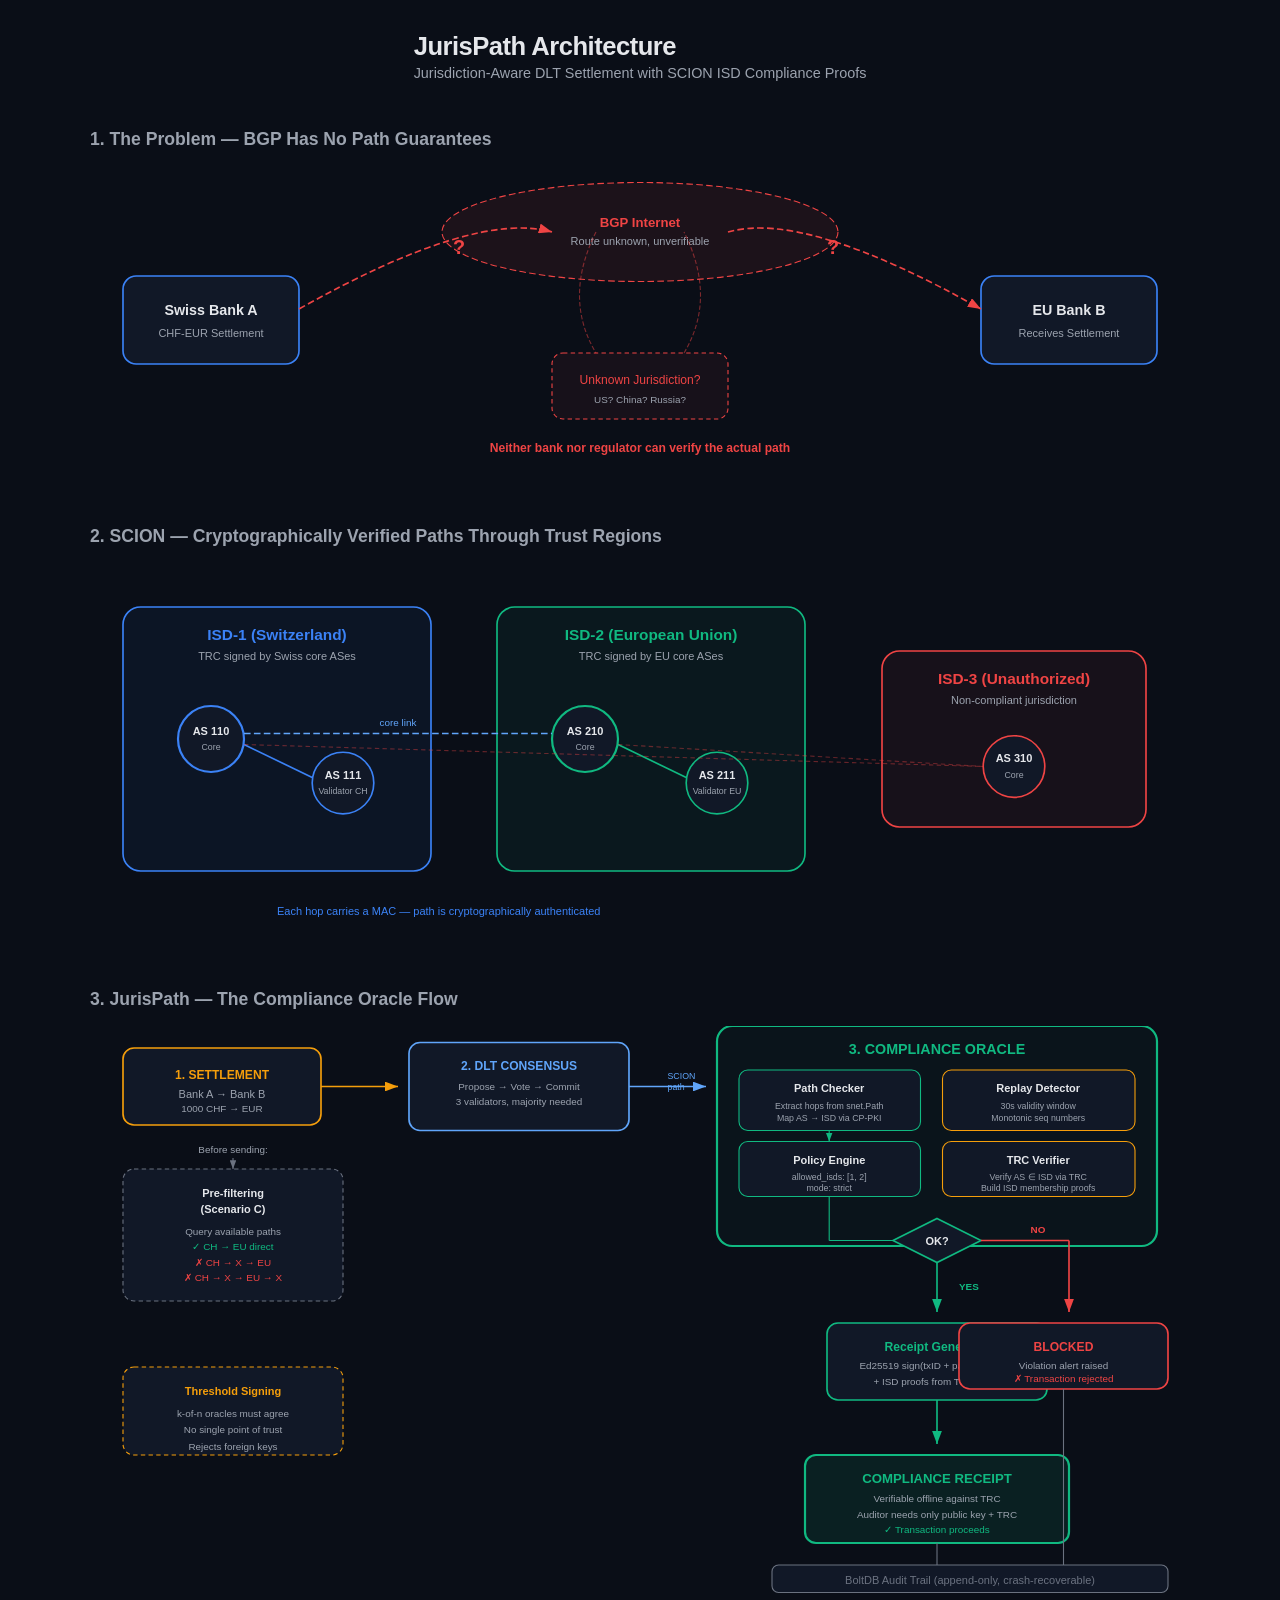
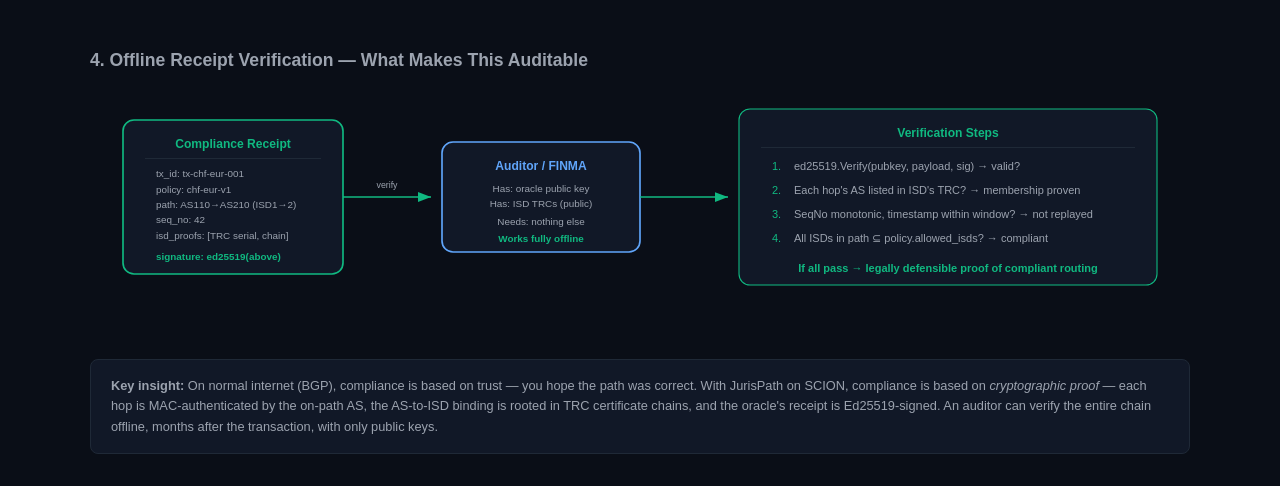
==== docs/architecture-diagram.html @ 95805364 "added SNB Working Paper for reference" ====
<!DOCTYPE html>
<html lang="en">
<head>
<meta charset="UTF-8">
<meta name="viewport" content="width=device-width, initial-scale=1.0">
<title>JurisPath — Architecture Diagram</title>
<style>
  * { margin: 0; padding: 0; box-sizing: border-box; }
  body {
    background: #0a0e17;
    color: #e5e7eb;
    font-family: 'Inter', -apple-system, BlinkMacSystemFont, sans-serif;
    padding: 2rem;
    display: flex;
    flex-direction: column;
    align-items: center;
    gap: 3rem;
  }
  h1 { font-size: 1.6rem; font-weight: 700; letter-spacing: -0.02em; }
  h2 { font-size: 1.1rem; font-weight: 600; color: #9ca3af; margin-bottom: 1rem; }
  .subtitle { color: #9ca3af; font-size: 0.9rem; margin-top: 0.25rem; }
  .diagram-section { width: 100%; max-width: 1100px; }
  svg { width: 100%; height: auto; }
  .note {
    background: #111827;
    border: 1px solid #1f2937;
    border-radius: 8px;
    padding: 1rem 1.25rem;
    font-size: 0.8rem;
    color: #9ca3af;
    line-height: 1.6;
    max-width: 1100px;
  }
</style>
</head>
<body>

<div>
  <h1>JurisPath Architecture</h1>
  <p class="subtitle">Jurisdiction-Aware DLT Settlement with SCION ISD Compliance Proofs</p>
</div>

<!-- DIAGRAM 1: The Problem -->
<div class="diagram-section">
  <h2>1. The Problem — BGP Has No Path Guarantees</h2>
  <svg viewBox="0 0 1000 280" xmlns="http://www.w3.org/2000/svg">
    <!-- Swiss Bank -->
    <rect x="30" y="100" width="160" height="80" rx="12" fill="#111827" stroke="#3b82f6" stroke-width="1.5"/>
    <text x="110" y="135" text-anchor="middle" fill="#e5e7eb" font-size="13" font-weight="600">Swiss Bank A</text>
    <text x="110" y="155" text-anchor="middle" fill="#9ca3af" font-size="10">CHF-EUR Settlement</text>

    <!-- EU Bank -->
    <rect x="810" y="100" width="160" height="80" rx="12" fill="#111827" stroke="#3b82f6" stroke-width="1.5"/>
    <text x="890" y="135" text-anchor="middle" fill="#e5e7eb" font-size="13" font-weight="600">EU Bank B</text>
    <text x="890" y="155" text-anchor="middle" fill="#9ca3af" font-size="10">Receives Settlement</text>

    <!-- BGP Cloud -->
    <ellipse cx="500" cy="60" rx="180" ry="45" fill="rgba(239,68,68,0.08)" stroke="#ef4444" stroke-width="1" stroke-dasharray="6 3"/>
    <text x="500" y="55" text-anchor="middle" fill="#ef4444" font-size="12" font-weight="600">BGP Internet</text>
    <text x="500" y="72" text-anchor="middle" fill="#9ca3af" font-size="10">Route unknown, unverifiable</text>

    <!-- Unknown jurisdiction -->
    <rect x="420" y="170" width="160" height="60" rx="10" fill="rgba(239,68,68,0.06)" stroke="#ef4444" stroke-width="1" stroke-dasharray="4 3"/>
    <text x="500" y="198" text-anchor="middle" fill="#ef4444" font-size="11">Unknown Jurisdiction?</text>
    <text x="500" y="215" text-anchor="middle" fill="#9ca3af" font-size="9">US? China? Russia?</text>

    <!-- Arrows -->
    <path d="M 190 130 Q 350 40 420 60" fill="none" stroke="#ef4444" stroke-width="1.5" stroke-dasharray="6 3" marker-end="url(#arrowRed)"/>
    <path d="M 580 60 Q 650 40 810 130" fill="none" stroke="#ef4444" stroke-width="1.5" stroke-dasharray="6 3" marker-end="url(#arrowRed)"/>
    <path d="M 460 60 Q 430 120 460 170" fill="none" stroke="#ef4444" stroke-width="1" stroke-dasharray="4 2" opacity="0.5"/>
    <path d="M 540 170 Q 570 120 540 60" fill="none" stroke="#ef4444" stroke-width="1" stroke-dasharray="4 2" opacity="0.5"/>

    <!-- Question marks -->
    <text x="330" y="80" fill="#ef4444" font-size="18" font-weight="700">?</text>
    <text x="670" y="80" fill="#ef4444" font-size="18" font-weight="700">?</text>

    <!-- Label -->
    <text x="500" y="260" text-anchor="middle" fill="#ef4444" font-size="11" font-weight="600">Neither bank nor regulator can verify the actual path</text>

    <defs>
      <marker id="arrowRed" markerWidth="8" markerHeight="6" refX="8" refY="3" orient="auto"><path d="M0,0 L8,3 L0,6" fill="#ef4444"/></marker>
    </defs>
  </svg>
</div>

<!-- DIAGRAM 2: SCION ISDs -->
<div class="diagram-section">
  <h2>2. SCION — Cryptographically Verified Paths Through Trust Regions</h2>
  <svg viewBox="0 0 1000 340" xmlns="http://www.w3.org/2000/svg">
    <!-- ISD-CH -->
    <rect x="30" y="40" width="280" height="240" rx="16" fill="rgba(59,130,246,0.06)" stroke="#3b82f6" stroke-width="1.5"/>
    <text x="170" y="70" text-anchor="middle" fill="#3b82f6" font-size="14" font-weight="700">ISD-1 (Switzerland)</text>
    <text x="170" y="88" text-anchor="middle" fill="#9ca3af" font-size="10">TRC signed by Swiss core ASes</text>
    <!-- AS nodes -->
    <circle cx="110" cy="160" r="30" fill="#111827" stroke="#3b82f6" stroke-width="2"/>
    <text x="110" y="156" text-anchor="middle" fill="#e5e7eb" font-size="10" font-weight="600">AS 110</text>
    <text x="110" y="170" text-anchor="middle" fill="#9ca3af" font-size="8">Core</text>
    <circle cx="230" cy="200" r="28" fill="#111827" stroke="#3b82f6" stroke-width="1.5"/>
    <text x="230" y="196" text-anchor="middle" fill="#e5e7eb" font-size="10" font-weight="600">AS 111</text>
    <text x="230" y="210" text-anchor="middle" fill="#9ca3af" font-size="8">Validator CH</text>
    <line x1="140" y1="165" x2="202" y2="195" stroke="#3b82f6" stroke-width="1.5"/>

    <!-- ISD-EU -->
    <rect x="370" y="40" width="280" height="240" rx="16" fill="rgba(16,185,129,0.06)" stroke="#10b981" stroke-width="1.5"/>
    <text x="510" y="70" text-anchor="middle" fill="#10b981" font-size="14" font-weight="700">ISD-2 (European Union)</text>
    <text x="510" y="88" text-anchor="middle" fill="#9ca3af" font-size="10">TRC signed by EU core ASes</text>
    <circle cx="450" cy="160" r="30" fill="#111827" stroke="#10b981" stroke-width="2"/>
    <text x="450" y="156" text-anchor="middle" fill="#e5e7eb" font-size="10" font-weight="600">AS 210</text>
    <text x="450" y="170" text-anchor="middle" fill="#9ca3af" font-size="8">Core</text>
    <circle cx="570" cy="200" r="28" fill="#111827" stroke="#10b981" stroke-width="1.5"/>
    <text x="570" y="196" text-anchor="middle" fill="#e5e7eb" font-size="10" font-weight="600">AS 211</text>
    <text x="570" y="210" text-anchor="middle" fill="#9ca3af" font-size="8">Validator EU</text>
    <line x1="480" y1="165" x2="542" y2="195" stroke="#10b981" stroke-width="1.5"/>

    <!-- ISD-X -->
    <rect x="720" y="80" width="240" height="160" rx="16" fill="rgba(239,68,68,0.06)" stroke="#ef4444" stroke-width="1.5"/>
    <text x="840" y="110" text-anchor="middle" fill="#ef4444" font-size="14" font-weight="700">ISD-3 (Unauthorized)</text>
    <text x="840" y="128" text-anchor="middle" fill="#9ca3af" font-size="10">Non-compliant jurisdiction</text>
    <circle cx="840" cy="185" r="28" fill="#111827" stroke="#ef4444" stroke-width="1.5"/>
    <text x="840" y="181" text-anchor="middle" fill="#e5e7eb" font-size="10" font-weight="600">AS 310</text>
    <text x="840" y="195" text-anchor="middle" fill="#9ca3af" font-size="8">Core</text>

    <!-- Inter-ISD core links -->
    <line x1="140" y1="155" x2="420" y2="155" stroke="#60a5fa" stroke-width="1.5" stroke-dasharray="6 3"/>
    <text x="280" y="148" text-anchor="middle" fill="#60a5fa" font-size="9">core link</text>
    <line x1="140" y1="165" x2="812" y2="185" stroke="#ef4444" stroke-width="1" stroke-dasharray="4 3" opacity="0.4"/>
    <line x1="480" y1="165" x2="812" y2="185" stroke="#ef4444" stroke-width="1" stroke-dasharray="4 3" opacity="0.4"/>

    <!-- Legend -->
    <text x="170" y="320" fill="#3b82f6" font-size="10">Each hop carries a MAC — path is cryptographically authenticated</text>
  </svg>
</div>

<!-- DIAGRAM 3: JurisPath Compliance Flow -->
<div class="diagram-section">
  <h2>3. JurisPath — The Compliance Oracle Flow</h2>
  <svg viewBox="0 0 1000 520" xmlns="http://www.w3.org/2000/svg">
    <defs>
      <marker id="arrowGreen" markerWidth="8" markerHeight="6" refX="8" refY="3" orient="auto"><path d="M0,0 L8,3 L0,6" fill="#10b981"/></marker>
      <marker id="arrowBlue" markerWidth="8" markerHeight="6" refX="8" refY="3" orient="auto"><path d="M0,0 L8,3 L0,6" fill="#60a5fa"/></marker>
      <marker id="arrowOrange" markerWidth="8" markerHeight="6" refX="8" refY="3" orient="auto"><path d="M0,0 L8,3 L0,6" fill="#f59e0b"/></marker>
      <marker id="arrowRedS" markerWidth="8" markerHeight="6" refX="8" refY="3" orient="auto"><path d="M0,0 L8,3 L0,6" fill="#ef4444"/></marker>
      <marker id="arrowGray" markerWidth="8" markerHeight="6" refX="8" refY="3" orient="auto"><path d="M0,0 L8,3 L0,6" fill="#6b7280"/></marker>
    </defs>

    <!-- Step 1: Settlement Request -->
    <rect x="30" y="20" width="180" height="70" rx="10" fill="#111827" stroke="#f59e0b" stroke-width="1.5"/>
    <text x="120" y="48" text-anchor="middle" fill="#f59e0b" font-size="11" font-weight="700">1. SETTLEMENT</text>
    <text x="120" y="65" text-anchor="middle" fill="#9ca3af" font-size="10">Bank A → Bank B</text>
    <text x="120" y="78" text-anchor="middle" fill="#9ca3af" font-size="9">1000 CHF → EUR</text>

    <!-- Arrow to DLT -->
    <line x1="210" y1="55" x2="280" y2="55" stroke="#f59e0b" stroke-width="1.5" marker-end="url(#arrowOrange)"/>

    <!-- Step 2: DLT Consensus -->
    <rect x="290" y="15" width="200" height="80" rx="10" fill="#111827" stroke="#60a5fa" stroke-width="1.5"/>
    <text x="390" y="40" text-anchor="middle" fill="#60a5fa" font-size="11" font-weight="700">2. DLT CONSENSUS</text>
    <text x="390" y="58" text-anchor="middle" fill="#9ca3af" font-size="9">Propose → Vote → Commit</text>
    <text x="390" y="72" text-anchor="middle" fill="#9ca3af" font-size="9">3 validators, majority needed</text>

    <!-- Arrow to Oracle -->
    <line x1="490" y1="55" x2="560" y2="55" stroke="#60a5fa" stroke-width="1.5" marker-end="url(#arrowBlue)"/>
    <text x="525" y="48" fill="#60a5fa" font-size="8">SCION</text>
    <text x="525" y="58" fill="#60a5fa" font-size="8">path</text>

    <!-- Step 3: Compliance Oracle (main box) -->
    <rect x="570" y="0" width="400" height="200" rx="14" fill="rgba(16,185,129,0.04)" stroke="#10b981" stroke-width="2"/>
    <text x="770" y="25" text-anchor="middle" fill="#10b981" font-size="13" font-weight="700">3. COMPLIANCE ORACLE</text>

    <!-- Sub-components inside oracle -->
    <!-- Path Checker -->
    <rect x="590" y="40" width="165" height="55" rx="8" fill="#111827" stroke="#10b981" stroke-width="1"/>
    <text x="672" y="60" text-anchor="middle" fill="#e5e7eb" font-size="10" font-weight="600">Path Checker</text>
    <text x="672" y="75" text-anchor="middle" fill="#9ca3af" font-size="8">Extract hops from snet.Path</text>
    <text x="672" y="86" text-anchor="middle" fill="#9ca3af" font-size="8">Map AS → ISD via CP-PKI</text>

    <!-- Policy Engine -->
    <rect x="590" y="105" width="165" height="50" rx="8" fill="#111827" stroke="#10b981" stroke-width="1"/>
    <text x="672" y="125" text-anchor="middle" fill="#e5e7eb" font-size="10" font-weight="600">Policy Engine</text>
    <text x="672" y="140" text-anchor="middle" fill="#9ca3af" font-size="8">allowed_isds: [1, 2]</text>
    <text x="672" y="150" text-anchor="middle" fill="#9ca3af" font-size="8">mode: strict</text>

    <!-- Arrow between them -->
    <line x1="672" y1="95" x2="672" y2="105" stroke="#10b981" stroke-width="1" marker-end="url(#arrowGreen)"/>

    <!-- Replay Detector -->
    <rect x="775" y="40" width="175" height="55" rx="8" fill="#111827" stroke="#f59e0b" stroke-width="1"/>
    <text x="862" y="60" text-anchor="middle" fill="#e5e7eb" font-size="10" font-weight="600">Replay Detector</text>
    <text x="862" y="75" text-anchor="middle" fill="#9ca3af" font-size="8">30s validity window</text>
    <text x="862" y="86" text-anchor="middle" fill="#9ca3af" font-size="8">Monotonic seq numbers</text>

    <!-- TRC Verifier -->
    <rect x="775" y="105" width="175" height="50" rx="8" fill="#111827" stroke="#f59e0b" stroke-width="1"/>
    <text x="862" y="125" text-anchor="middle" fill="#e5e7eb" font-size="10" font-weight="600">TRC Verifier</text>
    <text x="862" y="140" text-anchor="middle" fill="#9ca3af" font-size="8">Verify AS ∈ ISD via TRC</text>
    <text x="862" y="150" text-anchor="middle" fill="#9ca3af" font-size="8">Build ISD membership proofs</text>

    <!-- Decision diamond -->
    <polygon points="770,175 810,195 770,215 730,195" fill="#111827" stroke="#10b981" stroke-width="1.5"/>
    <text x="770" y="199" text-anchor="middle" fill="#e5e7eb" font-size="10" font-weight="600">OK?</text>

    <line x1="672" y1="155" x2="672" y2="195" stroke="#10b981" stroke-width="1"/>
    <line x1="672" y1="195" x2="730" y2="195" stroke="#10b981" stroke-width="1"/>

    <!-- ═══ COMPLIANT PATH (left branch) ═══ -->
    <!-- Arrow down from diamond -->
    <line x1="770" y1="215" x2="770" y2="260" stroke="#10b981" stroke-width="1.5" marker-end="url(#arrowGreen)"/>
    <text x="790" y="240" fill="#10b981" font-size="9" font-weight="600">YES</text>

    <!-- Receipt Generator -->
    <rect x="670" y="270" width="200" height="70" rx="10" fill="#111827" stroke="#10b981" stroke-width="1.5"/>
    <text x="770" y="295" text-anchor="middle" fill="#10b981" font-size="11" font-weight="700">Receipt Generator</text>
    <text x="770" y="312" text-anchor="middle" fill="#9ca3af" font-size="9">Ed25519 sign(txID + path + seqNo)</text>
    <text x="770" y="326" text-anchor="middle" fill="#9ca3af" font-size="9">+ ISD proofs from TRC chain</text>

    <!-- Arrow to Receipt -->
    <line x1="770" y1="340" x2="770" y2="380" stroke="#10b981" stroke-width="1.5" marker-end="url(#arrowGreen)"/>

    <!-- Compliance Receipt -->
    <rect x="650" y="390" width="240" height="80" rx="10" fill="rgba(16,185,129,0.1)" stroke="#10b981" stroke-width="2"/>
    <text x="770" y="415" text-anchor="middle" fill="#10b981" font-size="12" font-weight="700">COMPLIANCE RECEIPT</text>
    <text x="770" y="433" text-anchor="middle" fill="#9ca3af" font-size="9">Verifiable offline against TRC</text>
    <text x="770" y="447" text-anchor="middle" fill="#9ca3af" font-size="9">Auditor needs only public key + TRC</text>
    <text x="770" y="461" text-anchor="middle" fill="#10b981" font-size="9">✓ Transaction proceeds</text>

    <!-- ═══ VIOLATION PATH (right branch from diamond) ═══ -->
    <line x1="810" y1="195" x2="890" y2="195" stroke="#ef4444" stroke-width="1.5"/>
    <line x1="890" y1="195" x2="890" y2="260" stroke="#ef4444" stroke-width="1.5" marker-end="url(#arrowRedS)"/>
    <text x="855" y="188" fill="#ef4444" font-size="9" font-weight="600">NO</text>

    <!-- Violation Detector -->
    <rect x="790" y="270" width="190" height="60" rx="10" fill="#111827" stroke="#ef4444" stroke-width="1.5"/>
    <text x="885" y="295" text-anchor="middle" fill="#ef4444" font-size="11" font-weight="700">BLOCKED</text>
    <text x="885" y="312" text-anchor="middle" fill="#9ca3af" font-size="9">Violation alert raised</text>
    <text x="885" y="324" text-anchor="middle" fill="#ef4444" font-size="9">✗ Transaction rejected</text>

    <!-- ═══ PERSISTENCE (bottom) ═══ -->
    <line x1="770" y1="470" x2="770" y2="500" stroke="#6b7280" stroke-width="1" marker-end="url(#arrowGray)"/>
    <line x1="885" y1="330" x2="885" y2="500" stroke="#6b7280" stroke-width="1" marker-end="url(#arrowGray)"/>

    <!-- Audit Trail -->
    <rect x="620" y="490" width="360" height="25" rx="6" fill="#111827" stroke="#6b7280" stroke-width="1"/>
    <text x="800" y="507" text-anchor="middle" fill="#6b7280" font-size="10">BoltDB Audit Trail (append-only, crash-recoverable)</text>

    <!-- Left side: pre-filtering -->
    <rect x="30" y="130" width="200" height="120" rx="10" fill="#111827" stroke="#6b7280" stroke-width="1" stroke-dasharray="4 3"/>
    <text x="130" y="155" text-anchor="middle" fill="#e5e7eb" font-size="10" font-weight="600">Pre-filtering</text>
    <text x="130" y="170" text-anchor="middle" fill="#e5e7eb" font-size="10" font-weight="600">(Scenario C)</text>
    <text x="130" y="190" text-anchor="middle" fill="#9ca3af" font-size="9">Query available paths</text>
    <text x="130" y="204" text-anchor="middle" fill="#10b981" font-size="9">✓ CH → EU direct</text>
    <text x="130" y="218" text-anchor="middle" fill="#ef4444" font-size="9">✗ CH → X → EU</text>
    <text x="130" y="232" text-anchor="middle" fill="#ef4444" font-size="9">✗ CH → X → EU → X</text>

    <text x="130" y="115" text-anchor="middle" fill="#9ca3af" font-size="9">Before sending:</text>
    <line x1="130" y1="120" x2="130" y2="130" stroke="#6b7280" stroke-width="1" marker-end="url(#arrowGray)"/>

    <!-- Threshold signing note -->
    <rect x="30" y="310" width="200" height="80" rx="10" fill="#111827" stroke="#f59e0b" stroke-width="1" stroke-dasharray="4 3"/>
    <text x="130" y="335" text-anchor="middle" fill="#f59e0b" font-size="10" font-weight="600">Threshold Signing</text>
    <text x="130" y="355" text-anchor="middle" fill="#9ca3af" font-size="9">k-of-n oracles must agree</text>
    <text x="130" y="370" text-anchor="middle" fill="#9ca3af" font-size="9">No single point of trust</text>
    <text x="130" y="385" text-anchor="middle" fill="#9ca3af" font-size="9">Rejects foreign keys</text>
  </svg>
</div>

<!-- DIAGRAM 4: Receipt Verification -->
<div class="diagram-section">
  <h2>4. Offline Receipt Verification — What Makes This Auditable</h2>
  <svg viewBox="0 0 1000 200" xmlns="http://www.w3.org/2000/svg">
    <defs>
      <marker id="arrowG2" markerWidth="8" markerHeight="6" refX="8" refY="3" orient="auto"><path d="M0,0 L8,3 L0,6" fill="#10b981"/></marker>
    </defs>

    <!-- Receipt -->
    <rect x="30" y="30" width="200" height="140" rx="10" fill="#111827" stroke="#10b981" stroke-width="1.5"/>
    <text x="130" y="55" text-anchor="middle" fill="#10b981" font-size="11" font-weight="700">Compliance Receipt</text>
    <line x1="50" y1="65" x2="210" y2="65" stroke="#1f2937" stroke-width="1"/>
    <text x="60" y="82" fill="#9ca3af" font-size="9">tx_id: tx-chf-eur-001</text>
    <text x="60" y="96" fill="#9ca3af" font-size="9">policy: chf-eur-v1</text>
    <text x="60" y="110" fill="#9ca3af" font-size="9">path: AS110→AS210 (ISD1→2)</text>
    <text x="60" y="124" fill="#9ca3af" font-size="9">seq_no: 42</text>
    <text x="60" y="138" fill="#9ca3af" font-size="9">isd_proofs: [TRC serial, chain]</text>
    <text x="60" y="157" fill="#10b981" font-size="9" font-weight="600">signature: ed25519(above)</text>

    <!-- Arrow -->
    <line x1="230" y1="100" x2="310" y2="100" stroke="#10b981" stroke-width="1.5" marker-end="url(#arrowG2)"/>
    <text x="270" y="92" text-anchor="middle" fill="#9ca3af" font-size="8">verify</text>

    <!-- Auditor -->
    <rect x="320" y="50" width="180" height="100" rx="10" fill="#111827" stroke="#60a5fa" stroke-width="1.5"/>
    <text x="410" y="75" text-anchor="middle" fill="#60a5fa" font-size="11" font-weight="700">Auditor / FINMA</text>
    <text x="410" y="95" text-anchor="middle" fill="#9ca3af" font-size="9">Has: oracle public key</text>
    <text x="410" y="109" text-anchor="middle" fill="#9ca3af" font-size="9">Has: ISD TRCs (public)</text>
    <text x="410" y="125" text-anchor="middle" fill="#9ca3af" font-size="9">Needs: nothing else</text>
    <text x="410" y="141" text-anchor="middle" fill="#10b981" font-size="9" font-weight="600">Works fully offline</text>

    <!-- Arrow to checks -->
    <line x1="500" y1="100" x2="580" y2="100" stroke="#10b981" stroke-width="1.5" marker-end="url(#arrowG2)"/>

    <!-- Verification steps -->
    <rect x="590" y="20" width="380" height="160" rx="10" fill="#111827" stroke="#10b981" stroke-width="1"/>
    <text x="780" y="45" text-anchor="middle" fill="#10b981" font-size="11" font-weight="700">Verification Steps</text>
    <line x1="610" y1="55" x2="950" y2="55" stroke="#1f2937" stroke-width="1"/>
    <text x="620" y="75" fill="#10b981" font-size="10">1.</text>
    <text x="640" y="75" fill="#9ca3af" font-size="10">ed25519.Verify(pubkey, payload, sig) → valid?</text>
    <text x="620" y="97" fill="#10b981" font-size="10">2.</text>
    <text x="640" y="97" fill="#9ca3af" font-size="10">Each hop's AS listed in ISD's TRC? → membership proven</text>
    <text x="620" y="119" fill="#10b981" font-size="10">3.</text>
    <text x="640" y="119" fill="#9ca3af" font-size="10">SeqNo monotonic, timestamp within window? → not replayed</text>
    <text x="620" y="141" fill="#10b981" font-size="10">4.</text>
    <text x="640" y="141" fill="#9ca3af" font-size="10">All ISDs in path ⊆ policy.allowed_isds? → compliant</text>
    <text x="780" y="168" text-anchor="middle" fill="#10b981" font-size="10" font-weight="600">If all pass → legally defensible proof of compliant routing</text>
  </svg>
</div>

<div class="note">
  <strong>Key insight:</strong> On normal internet (BGP), compliance is based on trust — you hope the path was correct.
  With JurisPath on SCION, compliance is based on <em>cryptographic proof</em> — each hop is MAC-authenticated by the on-path AS,
  the AS-to-ISD binding is rooted in TRC certificate chains, and the oracle's receipt is Ed25519-signed.
  An auditor can verify the entire chain offline, months after the transaction, with only public keys.
</div>

</body>
</html>
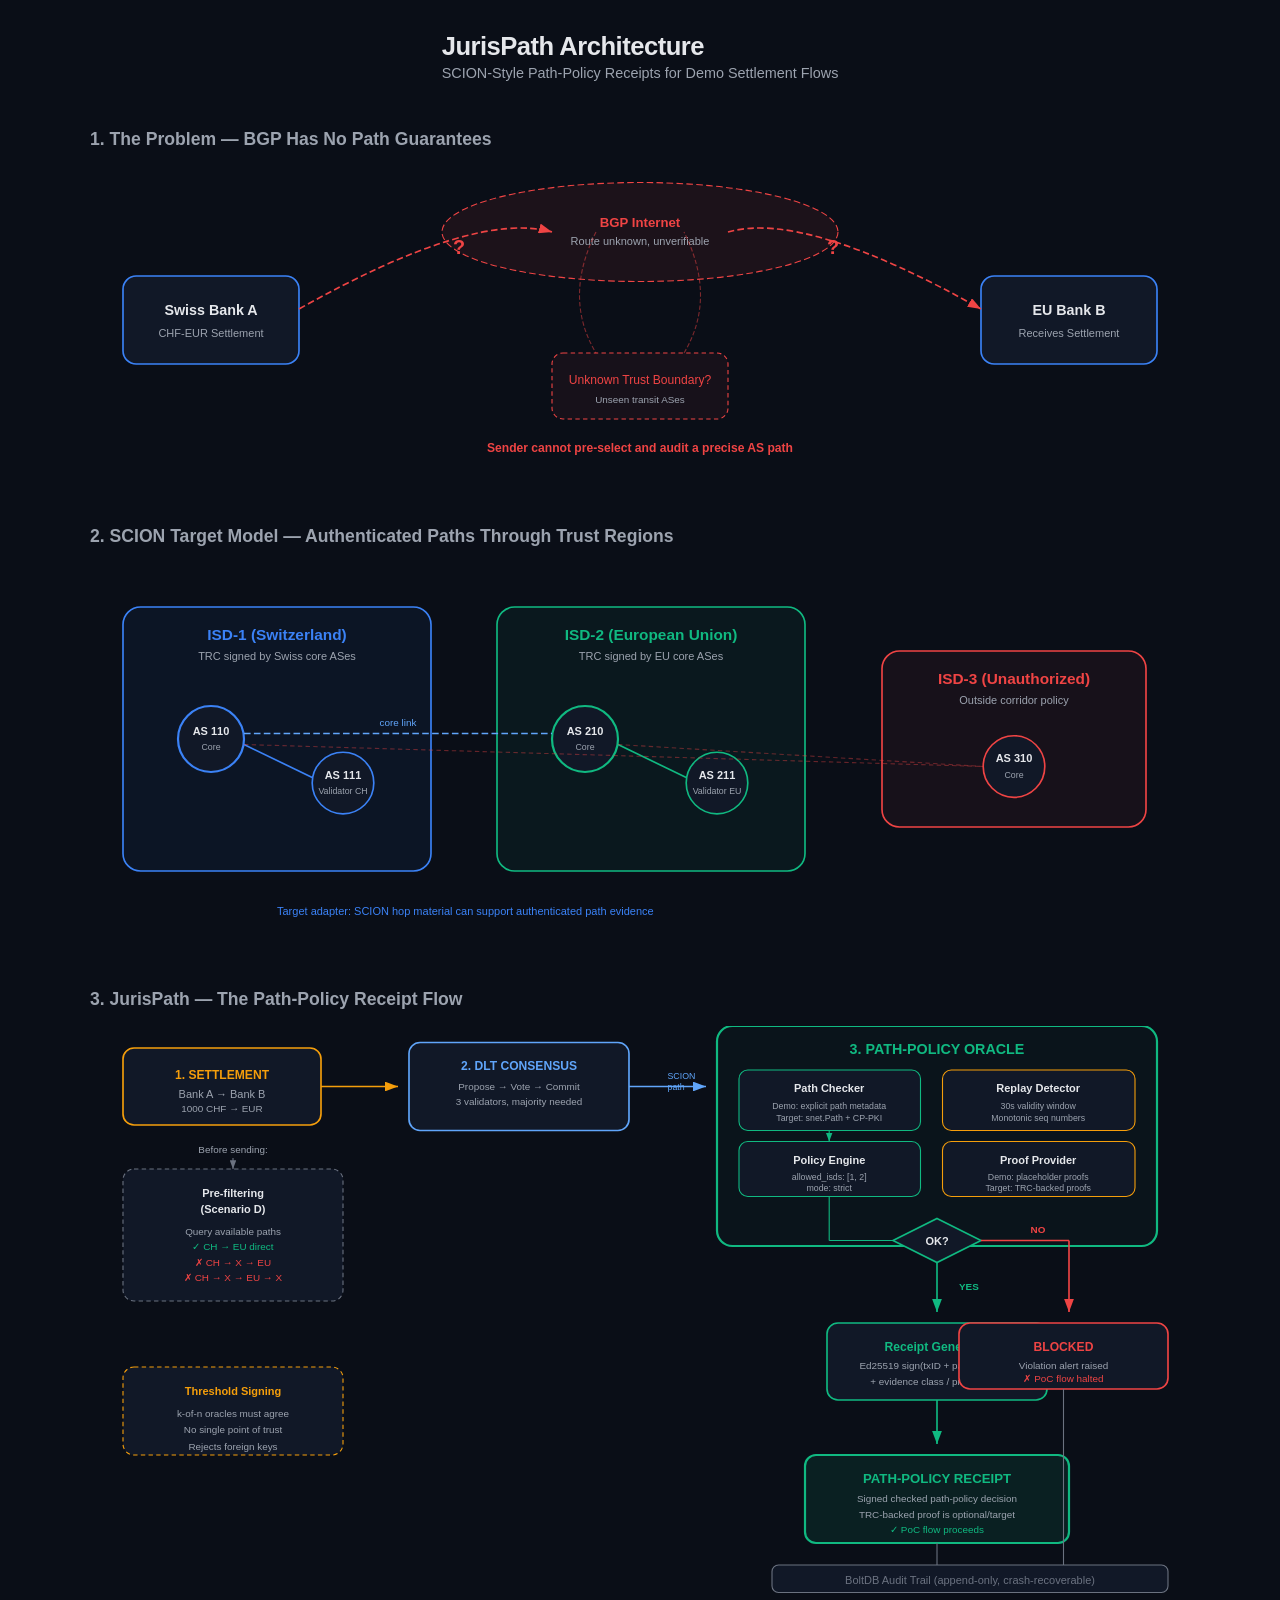
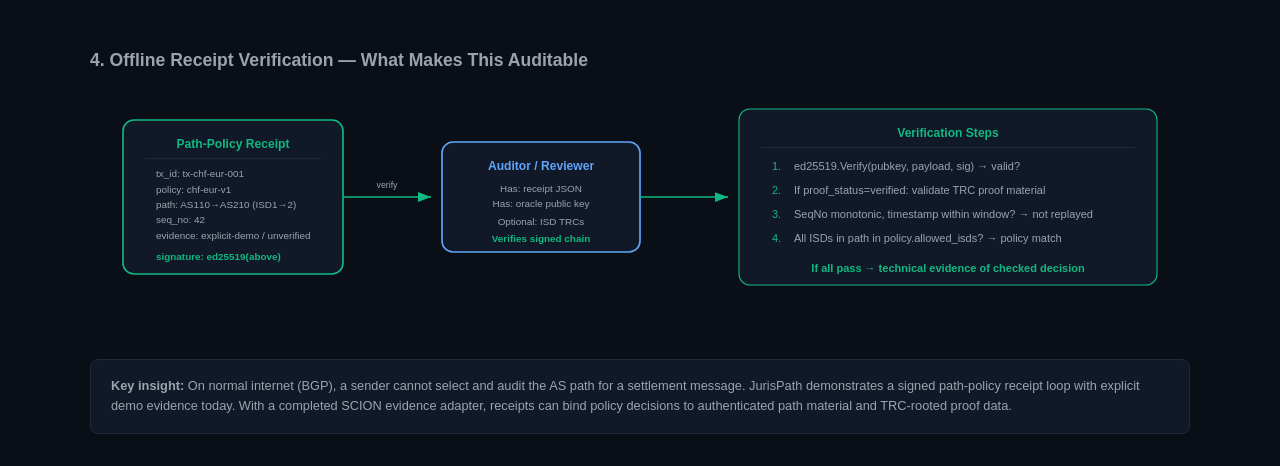
==== commit 3d69da55: "Finish PoC docs and settlement hardening" ====
--- a/docs/architecture-diagram.html
+++ b/docs/architecture-diagram.html
@@ -37,7 +37,7 @@
 
 <div>
   <h1>JurisPath Architecture</h1>
-  <p class="subtitle">Jurisdiction-Aware DLT Settlement with SCION ISD Compliance Proofs</p>
+  <p class="subtitle">SCION-Style Path-Policy Receipts for Demo Settlement Flows</p>
 </div>
 
 <!-- DIAGRAM 1: The Problem -->
@@ -59,10 +59,10 @@
     <text x="500" y="55" text-anchor="middle" fill="#ef4444" font-size="12" font-weight="600">BGP Internet</text>
     <text x="500" y="72" text-anchor="middle" fill="#9ca3af" font-size="10">Route unknown, unverifiable</text>
 
-    <!-- Unknown jurisdiction -->
+    <!-- Unknown trust boundary -->
     <rect x="420" y="170" width="160" height="60" rx="10" fill="rgba(239,68,68,0.06)" stroke="#ef4444" stroke-width="1" stroke-dasharray="4 3"/>
-    <text x="500" y="198" text-anchor="middle" fill="#ef4444" font-size="11">Unknown Jurisdiction?</text>
-    <text x="500" y="215" text-anchor="middle" fill="#9ca3af" font-size="9">US? China? Russia?</text>
+    <text x="500" y="198" text-anchor="middle" fill="#ef4444" font-size="11">Unknown Trust Boundary?</text>
+    <text x="500" y="215" text-anchor="middle" fill="#9ca3af" font-size="9">Unseen transit ASes</text>
 
     <!-- Arrows -->
     <path d="M 190 130 Q 350 40 420 60" fill="none" stroke="#ef4444" stroke-width="1.5" stroke-dasharray="6 3" marker-end="url(#arrowRed)"/>
@@ -75,7 +75,7 @@
     <text x="670" y="80" fill="#ef4444" font-size="18" font-weight="700">?</text>
 
     <!-- Label -->
-    <text x="500" y="260" text-anchor="middle" fill="#ef4444" font-size="11" font-weight="600">Neither bank nor regulator can verify the actual path</text>
+    <text x="500" y="260" text-anchor="middle" fill="#ef4444" font-size="11" font-weight="600">Sender cannot pre-select and audit a precise AS path</text>
 
     <defs>
       <marker id="arrowRed" markerWidth="8" markerHeight="6" refX="8" refY="3" orient="auto"><path d="M0,0 L8,3 L0,6" fill="#ef4444"/></marker>
@@ -85,7 +85,7 @@
 
 <!-- DIAGRAM 2: SCION ISDs -->
 <div class="diagram-section">
-  <h2>2. SCION — Cryptographically Verified Paths Through Trust Regions</h2>
+  <h2>2. SCION Target Model — Authenticated Paths Through Trust Regions</h2>
   <svg viewBox="0 0 1000 340" xmlns="http://www.w3.org/2000/svg">
     <!-- ISD-CH -->
     <rect x="30" y="40" width="280" height="240" rx="16" fill="rgba(59,130,246,0.06)" stroke="#3b82f6" stroke-width="1.5"/>
@@ -115,7 +115,7 @@
     <!-- ISD-X -->
     <rect x="720" y="80" width="240" height="160" rx="16" fill="rgba(239,68,68,0.06)" stroke="#ef4444" stroke-width="1.5"/>
     <text x="840" y="110" text-anchor="middle" fill="#ef4444" font-size="14" font-weight="700">ISD-3 (Unauthorized)</text>
-    <text x="840" y="128" text-anchor="middle" fill="#9ca3af" font-size="10">Non-compliant jurisdiction</text>
+    <text x="840" y="128" text-anchor="middle" fill="#9ca3af" font-size="10">Outside corridor policy</text>
     <circle cx="840" cy="185" r="28" fill="#111827" stroke="#ef4444" stroke-width="1.5"/>
     <text x="840" y="181" text-anchor="middle" fill="#e5e7eb" font-size="10" font-weight="600">AS 310</text>
     <text x="840" y="195" text-anchor="middle" fill="#9ca3af" font-size="8">Core</text>
@@ -127,13 +127,13 @@
     <line x1="480" y1="165" x2="812" y2="185" stroke="#ef4444" stroke-width="1" stroke-dasharray="4 3" opacity="0.4"/>
 
     <!-- Legend -->
-    <text x="170" y="320" fill="#3b82f6" font-size="10">Each hop carries a MAC — path is cryptographically authenticated</text>
+    <text x="170" y="320" fill="#3b82f6" font-size="10">Target adapter: SCION hop material can support authenticated path evidence</text>
   </svg>
 </div>
 
-<!-- DIAGRAM 3: JurisPath Compliance Flow -->
+<!-- DIAGRAM 3: JurisPath Path-Policy Flow -->
 <div class="diagram-section">
-  <h2>3. JurisPath — The Compliance Oracle Flow</h2>
+  <h2>3. JurisPath — The Path-Policy Receipt Flow</h2>
   <svg viewBox="0 0 1000 520" xmlns="http://www.w3.org/2000/svg">
     <defs>
       <marker id="arrowGreen" markerWidth="8" markerHeight="6" refX="8" refY="3" orient="auto"><path d="M0,0 L8,3 L0,6" fill="#10b981"/></marker>
@@ -163,16 +163,16 @@
     <text x="525" y="48" fill="#60a5fa" font-size="8">SCION</text>
     <text x="525" y="58" fill="#60a5fa" font-size="8">path</text>
 
-    <!-- Step 3: Compliance Oracle (main box) -->
+    <!-- Step 3: Path-policy oracle (main box) -->
     <rect x="570" y="0" width="400" height="200" rx="14" fill="rgba(16,185,129,0.04)" stroke="#10b981" stroke-width="2"/>
-    <text x="770" y="25" text-anchor="middle" fill="#10b981" font-size="13" font-weight="700">3. COMPLIANCE ORACLE</text>
+    <text x="770" y="25" text-anchor="middle" fill="#10b981" font-size="13" font-weight="700">3. PATH-POLICY ORACLE</text>
 
     <!-- Sub-components inside oracle -->
     <!-- Path Checker -->
     <rect x="590" y="40" width="165" height="55" rx="8" fill="#111827" stroke="#10b981" stroke-width="1"/>
     <text x="672" y="60" text-anchor="middle" fill="#e5e7eb" font-size="10" font-weight="600">Path Checker</text>
-    <text x="672" y="75" text-anchor="middle" fill="#9ca3af" font-size="8">Extract hops from snet.Path</text>
-    <text x="672" y="86" text-anchor="middle" fill="#9ca3af" font-size="8">Map AS → ISD via CP-PKI</text>
+    <text x="672" y="75" text-anchor="middle" fill="#9ca3af" font-size="8">Demo: explicit path metadata</text>
+    <text x="672" y="86" text-anchor="middle" fill="#9ca3af" font-size="8">Target: snet.Path + CP-PKI</text>
 
     <!-- Policy Engine -->
     <rect x="590" y="105" width="165" height="50" rx="8" fill="#111827" stroke="#10b981" stroke-width="1"/>
@@ -189,11 +189,11 @@
     <text x="862" y="75" text-anchor="middle" fill="#9ca3af" font-size="8">30s validity window</text>
     <text x="862" y="86" text-anchor="middle" fill="#9ca3af" font-size="8">Monotonic seq numbers</text>
 
-    <!-- TRC Verifier -->
+    <!-- Proof Provider -->
     <rect x="775" y="105" width="175" height="50" rx="8" fill="#111827" stroke="#f59e0b" stroke-width="1"/>
-    <text x="862" y="125" text-anchor="middle" fill="#e5e7eb" font-size="10" font-weight="600">TRC Verifier</text>
-    <text x="862" y="140" text-anchor="middle" fill="#9ca3af" font-size="8">Verify AS ∈ ISD via TRC</text>
-    <text x="862" y="150" text-anchor="middle" fill="#9ca3af" font-size="8">Build ISD membership proofs</text>
+    <text x="862" y="125" text-anchor="middle" fill="#e5e7eb" font-size="10" font-weight="600">Proof Provider</text>
+    <text x="862" y="140" text-anchor="middle" fill="#9ca3af" font-size="8">Demo: placeholder proofs</text>
+    <text x="862" y="150" text-anchor="middle" fill="#9ca3af" font-size="8">Target: TRC-backed proofs</text>
 
     <!-- Decision diamond -->
     <polygon points="770,175 810,195 770,215 730,195" fill="#111827" stroke="#10b981" stroke-width="1.5"/>
@@ -211,17 +211,17 @@
     <rect x="670" y="270" width="200" height="70" rx="10" fill="#111827" stroke="#10b981" stroke-width="1.5"/>
     <text x="770" y="295" text-anchor="middle" fill="#10b981" font-size="11" font-weight="700">Receipt Generator</text>
     <text x="770" y="312" text-anchor="middle" fill="#9ca3af" font-size="9">Ed25519 sign(txID + path + seqNo)</text>
-    <text x="770" y="326" text-anchor="middle" fill="#9ca3af" font-size="9">+ ISD proofs from TRC chain</text>
+    <text x="770" y="326" text-anchor="middle" fill="#9ca3af" font-size="9">+ evidence class / proof status</text>
 
     <!-- Arrow to Receipt -->
     <line x1="770" y1="340" x2="770" y2="380" stroke="#10b981" stroke-width="1.5" marker-end="url(#arrowGreen)"/>
 
-    <!-- Compliance Receipt -->
+    <!-- Path-Policy Receipt -->
     <rect x="650" y="390" width="240" height="80" rx="10" fill="rgba(16,185,129,0.1)" stroke="#10b981" stroke-width="2"/>
-    <text x="770" y="415" text-anchor="middle" fill="#10b981" font-size="12" font-weight="700">COMPLIANCE RECEIPT</text>
-    <text x="770" y="433" text-anchor="middle" fill="#9ca3af" font-size="9">Verifiable offline against TRC</text>
-    <text x="770" y="447" text-anchor="middle" fill="#9ca3af" font-size="9">Auditor needs only public key + TRC</text>
-    <text x="770" y="461" text-anchor="middle" fill="#10b981" font-size="9">✓ Transaction proceeds</text>
+    <text x="770" y="415" text-anchor="middle" fill="#10b981" font-size="12" font-weight="700">PATH-POLICY RECEIPT</text>
+    <text x="770" y="433" text-anchor="middle" fill="#9ca3af" font-size="9">Signed checked path-policy decision</text>
+    <text x="770" y="447" text-anchor="middle" fill="#9ca3af" font-size="9">TRC-backed proof is optional/target</text>
+    <text x="770" y="461" text-anchor="middle" fill="#10b981" font-size="9">✓ PoC flow proceeds</text>
 
     <!-- ═══ VIOLATION PATH (right branch from diamond) ═══ -->
     <line x1="810" y1="195" x2="890" y2="195" stroke="#ef4444" stroke-width="1.5"/>
@@ -232,7 +232,7 @@
     <rect x="790" y="270" width="190" height="60" rx="10" fill="#111827" stroke="#ef4444" stroke-width="1.5"/>
     <text x="885" y="295" text-anchor="middle" fill="#ef4444" font-size="11" font-weight="700">BLOCKED</text>
     <text x="885" y="312" text-anchor="middle" fill="#9ca3af" font-size="9">Violation alert raised</text>
-    <text x="885" y="324" text-anchor="middle" fill="#ef4444" font-size="9">✗ Transaction rejected</text>
+    <text x="885" y="324" text-anchor="middle" fill="#ef4444" font-size="9">✗ PoC flow halted</text>
 
     <!-- ═══ PERSISTENCE (bottom) ═══ -->
     <line x1="770" y1="470" x2="770" y2="500" stroke="#6b7280" stroke-width="1" marker-end="url(#arrowGray)"/>
@@ -245,7 +245,7 @@
     <!-- Left side: pre-filtering -->
     <rect x="30" y="130" width="200" height="120" rx="10" fill="#111827" stroke="#6b7280" stroke-width="1" stroke-dasharray="4 3"/>
     <text x="130" y="155" text-anchor="middle" fill="#e5e7eb" font-size="10" font-weight="600">Pre-filtering</text>
-    <text x="130" y="170" text-anchor="middle" fill="#e5e7eb" font-size="10" font-weight="600">(Scenario C)</text>
+    <text x="130" y="170" text-anchor="middle" fill="#e5e7eb" font-size="10" font-weight="600">(Scenario D)</text>
     <text x="130" y="190" text-anchor="middle" fill="#9ca3af" font-size="9">Query available paths</text>
     <text x="130" y="204" text-anchor="middle" fill="#10b981" font-size="9">✓ CH → EU direct</text>
     <text x="130" y="218" text-anchor="middle" fill="#ef4444" font-size="9">✗ CH → X → EU</text>
@@ -273,13 +273,13 @@
 
     <!-- Receipt -->
     <rect x="30" y="30" width="200" height="140" rx="10" fill="#111827" stroke="#10b981" stroke-width="1.5"/>
-    <text x="130" y="55" text-anchor="middle" fill="#10b981" font-size="11" font-weight="700">Compliance Receipt</text>
+    <text x="130" y="55" text-anchor="middle" fill="#10b981" font-size="11" font-weight="700">Path-Policy Receipt</text>
     <line x1="50" y1="65" x2="210" y2="65" stroke="#1f2937" stroke-width="1"/>
     <text x="60" y="82" fill="#9ca3af" font-size="9">tx_id: tx-chf-eur-001</text>
     <text x="60" y="96" fill="#9ca3af" font-size="9">policy: chf-eur-v1</text>
     <text x="60" y="110" fill="#9ca3af" font-size="9">path: AS110→AS210 (ISD1→2)</text>
     <text x="60" y="124" fill="#9ca3af" font-size="9">seq_no: 42</text>
-    <text x="60" y="138" fill="#9ca3af" font-size="9">isd_proofs: [TRC serial, chain]</text>
+    <text x="60" y="138" fill="#9ca3af" font-size="9">evidence: explicit-demo / unverified</text>
     <text x="60" y="157" fill="#10b981" font-size="9" font-weight="600">signature: ed25519(above)</text>
 
     <!-- Arrow -->
@@ -288,11 +288,11 @@
 
     <!-- Auditor -->
     <rect x="320" y="50" width="180" height="100" rx="10" fill="#111827" stroke="#60a5fa" stroke-width="1.5"/>
-    <text x="410" y="75" text-anchor="middle" fill="#60a5fa" font-size="11" font-weight="700">Auditor / FINMA</text>
-    <text x="410" y="95" text-anchor="middle" fill="#9ca3af" font-size="9">Has: oracle public key</text>
-    <text x="410" y="109" text-anchor="middle" fill="#9ca3af" font-size="9">Has: ISD TRCs (public)</text>
-    <text x="410" y="125" text-anchor="middle" fill="#9ca3af" font-size="9">Needs: nothing else</text>
-    <text x="410" y="141" text-anchor="middle" fill="#10b981" font-size="9" font-weight="600">Works fully offline</text>
+    <text x="410" y="75" text-anchor="middle" fill="#60a5fa" font-size="11" font-weight="700">Auditor / Reviewer</text>
+    <text x="410" y="95" text-anchor="middle" fill="#9ca3af" font-size="9">Has: receipt JSON</text>
+    <text x="410" y="109" text-anchor="middle" fill="#9ca3af" font-size="9">Has: oracle public key</text>
+    <text x="410" y="125" text-anchor="middle" fill="#9ca3af" font-size="9">Optional: ISD TRCs</text>
+    <text x="410" y="141" text-anchor="middle" fill="#10b981" font-size="9" font-weight="600">Verifies signed chain</text>
 
     <!-- Arrow to checks -->
     <line x1="500" y1="100" x2="580" y2="100" stroke="#10b981" stroke-width="1.5" marker-end="url(#arrowG2)"/>
@@ -304,20 +304,21 @@
     <text x="620" y="75" fill="#10b981" font-size="10">1.</text>
     <text x="640" y="75" fill="#9ca3af" font-size="10">ed25519.Verify(pubkey, payload, sig) → valid?</text>
     <text x="620" y="97" fill="#10b981" font-size="10">2.</text>
-    <text x="640" y="97" fill="#9ca3af" font-size="10">Each hop's AS listed in ISD's TRC? → membership proven</text>
+    <text x="640" y="97" fill="#9ca3af" font-size="10">If proof_status=verified: validate TRC proof material</text>
     <text x="620" y="119" fill="#10b981" font-size="10">3.</text>
     <text x="640" y="119" fill="#9ca3af" font-size="10">SeqNo monotonic, timestamp within window? → not replayed</text>
     <text x="620" y="141" fill="#10b981" font-size="10">4.</text>
-    <text x="640" y="141" fill="#9ca3af" font-size="10">All ISDs in path ⊆ policy.allowed_isds? → compliant</text>
-    <text x="780" y="168" text-anchor="middle" fill="#10b981" font-size="10" font-weight="600">If all pass → legally defensible proof of compliant routing</text>
+    <text x="640" y="141" fill="#9ca3af" font-size="10">All ISDs in path in policy.allowed_isds? → policy match</text>
+    <text x="780" y="168" text-anchor="middle" fill="#10b981" font-size="10" font-weight="600">If all pass → technical evidence of checked decision</text>
   </svg>
 </div>
 
 <div class="note">
-  <strong>Key insight:</strong> On normal internet (BGP), compliance is based on trust — you hope the path was correct.
-  With JurisPath on SCION, compliance is based on <em>cryptographic proof</em> — each hop is MAC-authenticated by the on-path AS,
-  the AS-to-ISD binding is rooted in TRC certificate chains, and the oracle's receipt is Ed25519-signed.
-  An auditor can verify the entire chain offline, months after the transaction, with only public keys.
+  <strong>Key insight:</strong> On normal internet (BGP), a sender cannot select and
+  audit the AS path for a settlement message. JurisPath demonstrates a signed
+  path-policy receipt loop with explicit demo evidence today. With a completed
+  SCION evidence adapter, receipts can bind policy decisions to authenticated
+  path material and TRC-rooted proof data.
 </div>
 
 </body>
